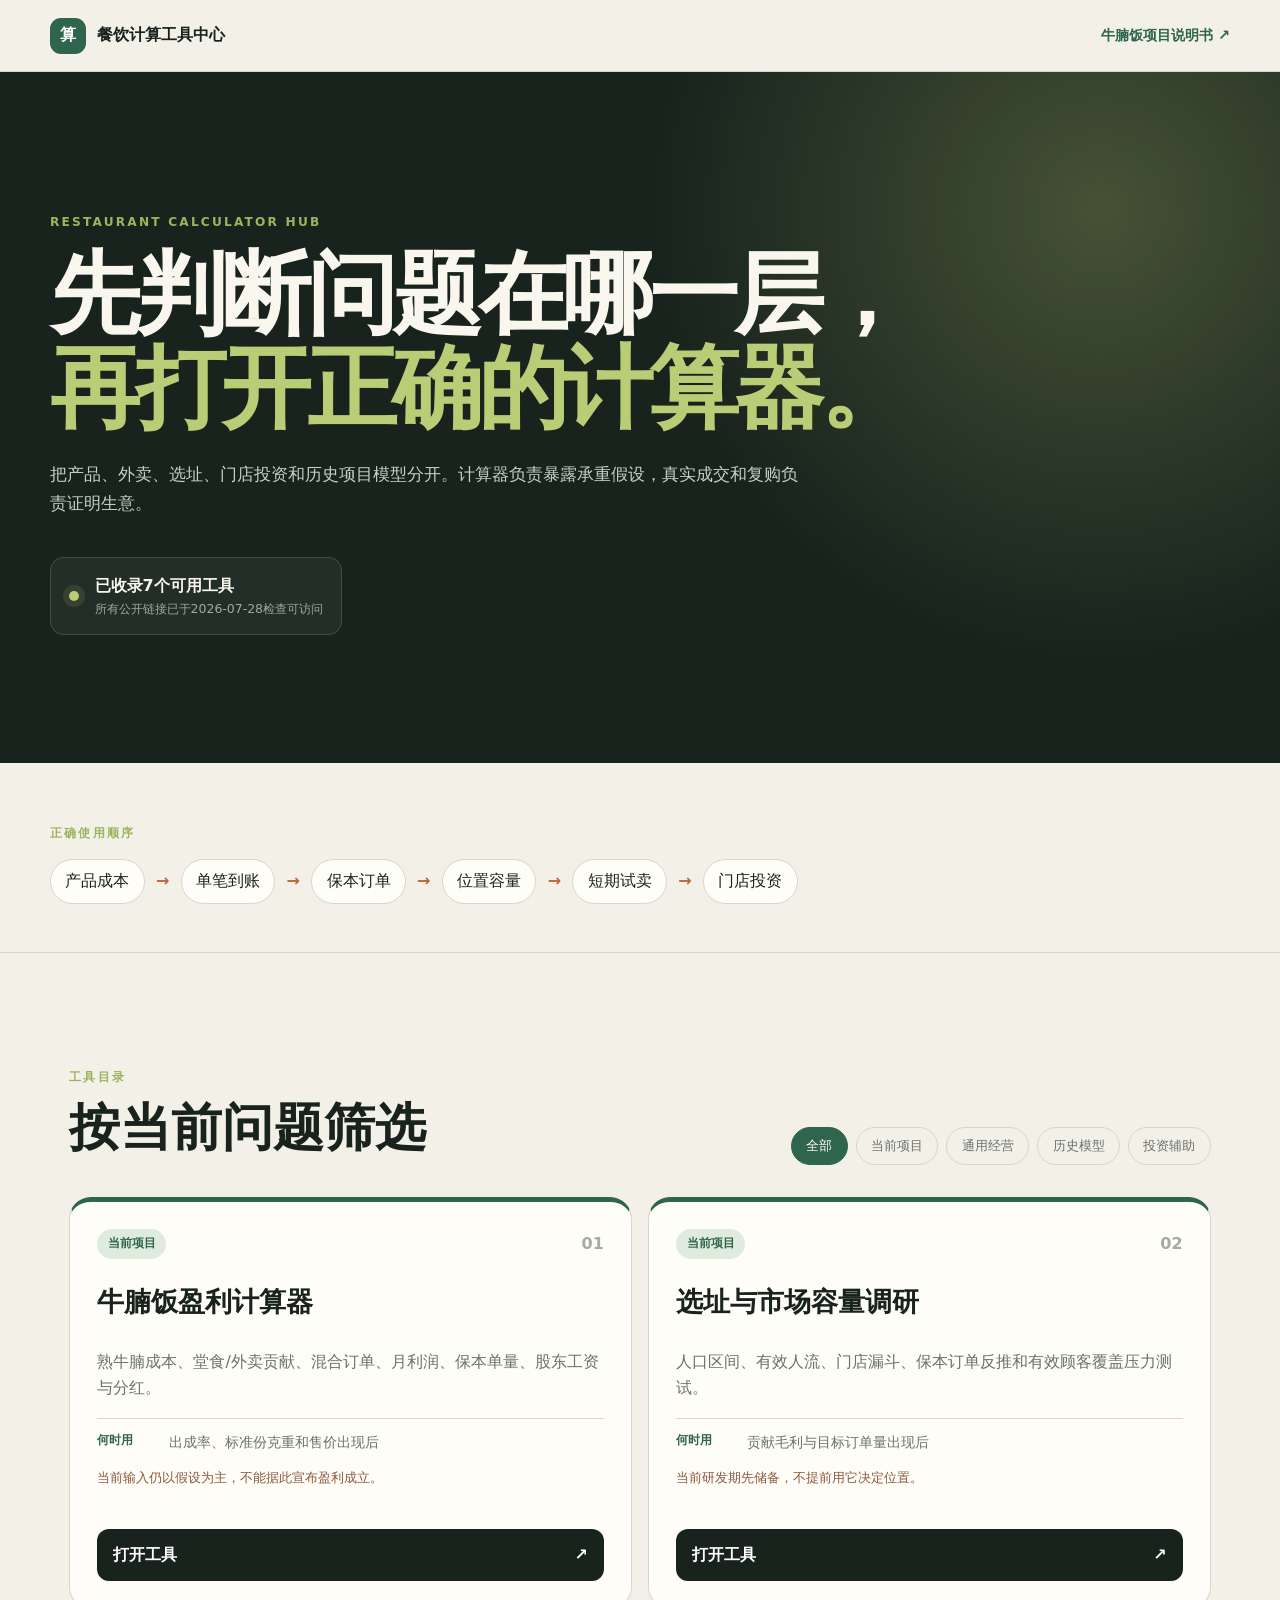
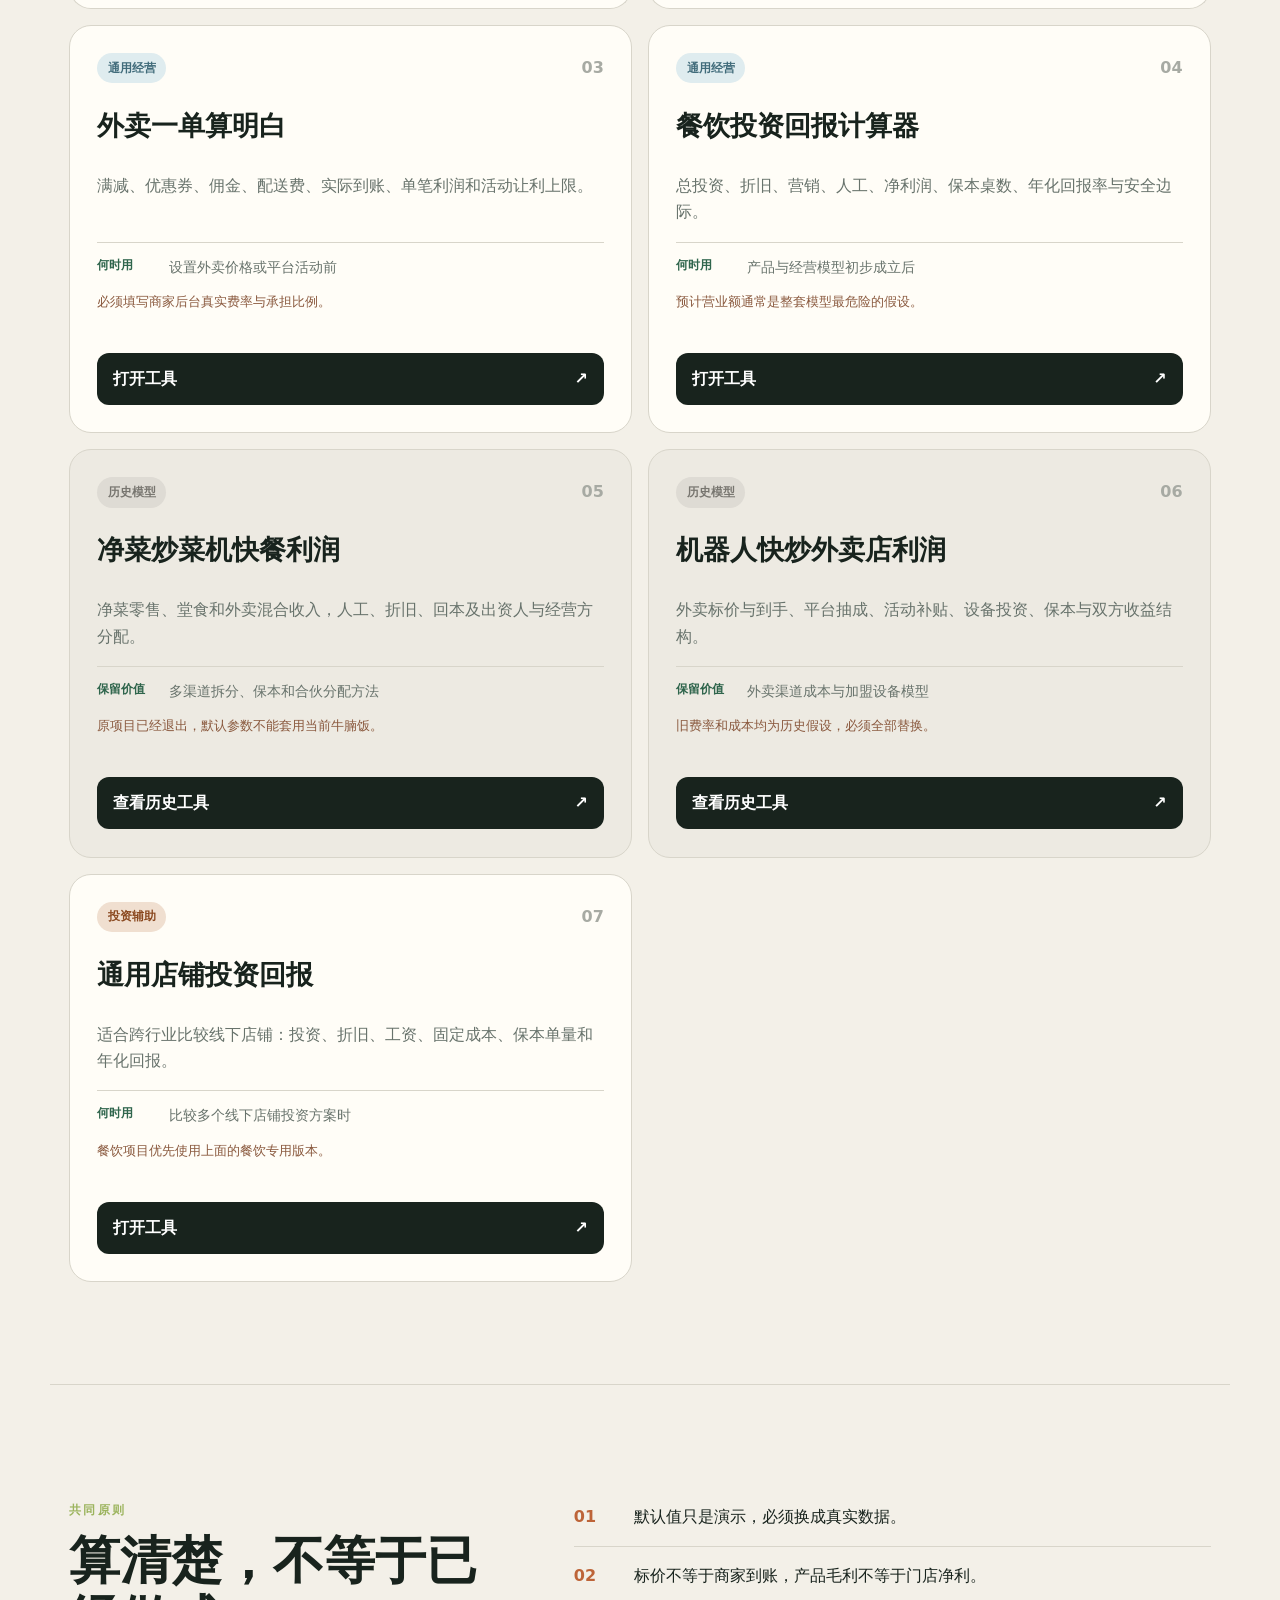
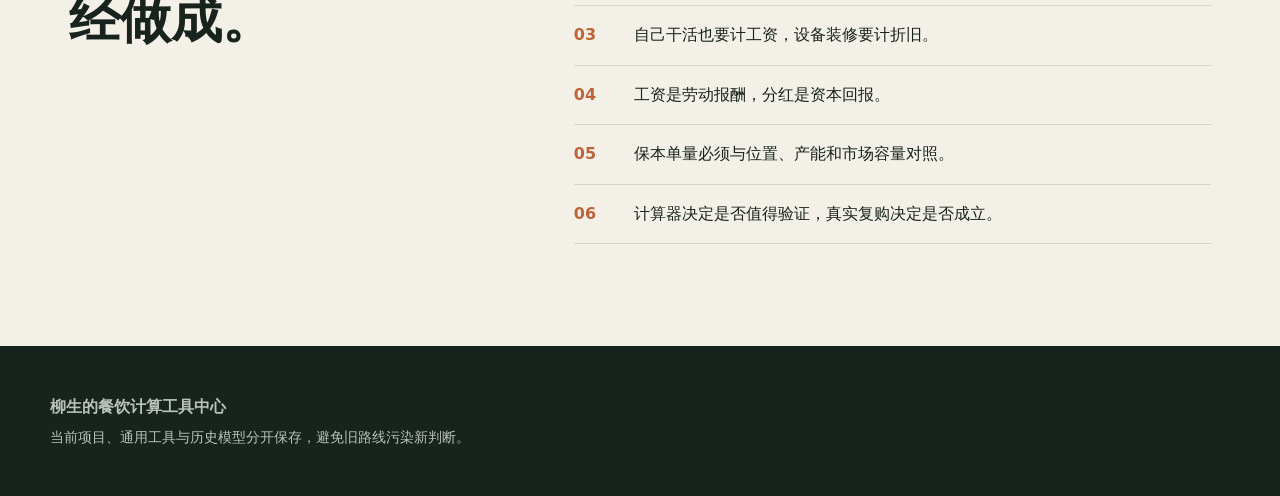
==== index.html @ ed33d059 "Publish restaurant calculator hub" ====
<!doctype html>
<html lang="zh-CN">
<head>
  <meta charset="utf-8">
  <meta name="viewport" content="width=device-width, initial-scale=1">
  <meta name="description" content="柳生的餐饮计算工具中心：产品盈利、外卖单笔、选址调研、门店投资、历史模型统一归类。">
  <meta name="theme-color" content="#17231d">
  <title>餐饮计算工具中心</title>
  <link rel="stylesheet" href="styles.css">
</head>
<body>
  <a class="skip" href="#tools">跳到工具</a>
  <header>
    <a class="brand" href="./"><span>算</span>餐饮计算工具中心</a>
    <a class="guide-link" href="https://312760175liusheng-ship-it.github.io/guangshi-beef-brisket-rice-guide/">牛腩饭项目说明书 ↗</a>
  </header>

  <main>
    <section class="hero">
      <p class="eyebrow">RESTAURANT CALCULATOR HUB</p>
      <h1>先判断问题在哪一层，<br><em>再打开正确的计算器。</em></h1>
      <p class="lede">把产品、外卖、选址、门店投资和历史项目模型分开。计算器负责暴露承重假设，真实成交和复购负责证明生意。</p>
      <div class="status"><i></i><div><strong>已收录7个可用工具</strong><span>所有公开链接已于2026-07-28检查可访问</span></div></div>
    </section>

    <section class="flow">
      <p class="eyebrow">正确使用顺序</p>
      <div class="flow-row">
        <span>产品成本</span><b>→</b><span>单笔到账</span><b>→</b><span>保本订单</span><b>→</b><span>位置容量</span><b>→</b><span>短期试卖</span><b>→</b><span>门店投资</span>
      </div>
    </section>

    <section class="tools" id="tools">
      <div class="section-head">
        <div><p class="eyebrow">工具目录</p><h2>按当前问题筛选</h2></div>
        <div class="filters" role="group" aria-label="工具分类筛选">
          <button class="active" data-filter="all">全部</button>
          <button data-filter="current">当前项目</button>
          <button data-filter="general">通用经营</button>
          <button data-filter="history">历史模型</button>
          <button data-filter="auxiliary">投资辅助</button>
        </div>
      </div>

      <div class="tool-grid">
        <article class="tool-card featured" data-category="current">
          <div class="card-top"><span class="tag current">当前项目</span><span class="number">01</span></div>
          <h3>牛腩饭盈利计算器</h3>
          <p>熟牛腩成本、堂食/外卖贡献、混合订单、月利润、保本单量、股东工资与分红。</p>
          <div class="when"><strong>何时用</strong><span>出成率、标准份克重和售价出现后</span></div>
          <div class="warning">当前输入仍以假设为主，不能据此宣布盈利成立。</div>
          <a href="https://312760175liusheng-ship-it.github.io/beef-brisket-rice-calculator/">打开工具 <b>↗</b></a>
        </article>

        <article class="tool-card featured" data-category="current">
          <div class="card-top"><span class="tag current">当前项目</span><span class="number">02</span></div>
          <h3>选址与市场容量调研</h3>
          <p>人口区间、有效人流、门店漏斗、保本订单反推和有效顾客覆盖压力测试。</p>
          <div class="when"><strong>何时用</strong><span>贡献毛利与目标订单量出现后</span></div>
          <div class="warning">当前研发期先储备，不提前用它决定位置。</div>
          <a href="https://312760175liusheng-ship-it.github.io/guangshi-beef-brisket-rice-guide/survey.html">打开工具 <b>↗</b></a>
        </article>

        <article class="tool-card" data-category="general">
          <div class="card-top"><span class="tag general">通用经营</span><span class="number">03</span></div>
          <h3>外卖一单算明白</h3>
          <p>满减、优惠券、佣金、配送费、实际到账、单笔利润和活动让利上限。</p>
          <div class="when"><strong>何时用</strong><span>设置外卖价格或平台活动前</span></div>
          <div class="warning">必须填写商家后台真实费率与承担比例。</div>
          <a href="https://312760175liusheng-ship-it.github.io/jingcai-calculator/waimai/">打开工具 <b>↗</b></a>
        </article>

        <article class="tool-card" data-category="general">
          <div class="card-top"><span class="tag general">通用经营</span><span class="number">04</span></div>
          <h3>餐饮投资回报计算器</h3>
          <p>总投资、折旧、营销、人工、净利润、保本桌数、年化回报率与安全边际。</p>
          <div class="when"><strong>何时用</strong><span>产品与经营模型初步成立后</span></div>
          <div class="warning">预计营业额通常是整套模型最危险的假设。</div>
          <a href="https://312760175liusheng-ship-it.github.io/store-roi-calculator/restaurant-roi-calculator.html">打开工具 <b>↗</b></a>
        </article>

        <article class="tool-card historical" data-category="history">
          <div class="card-top"><span class="tag history">历史模型</span><span class="number">05</span></div>
          <h3>净菜炒菜机快餐利润</h3>
          <p>净菜零售、堂食和外卖混合收入，人工、折旧、回本及出资人与经营方分配。</p>
          <div class="when"><strong>保留价值</strong><span>多渠道拆分、保本和合伙分配方法</span></div>
          <div class="warning">原项目已经退出，默认参数不能套用当前牛腩饭。</div>
          <a href="https://312760175liusheng-ship-it.github.io/jingcai-calculator/">查看历史工具 <b>↗</b></a>
        </article>

        <article class="tool-card historical" data-category="history">
          <div class="card-top"><span class="tag history">历史模型</span><span class="number">06</span></div>
          <h3>机器人快炒外卖店利润</h3>
          <p>外卖标价与到手、平台抽成、活动补贴、设备投资、保本与双方收益结构。</p>
          <div class="when"><strong>保留价值</strong><span>外卖渠道成本与加盟设备模型</span></div>
          <div class="warning">旧费率和成本均为历史假设，必须全部替换。</div>
          <a href="https://312760175liusheng-ship-it.github.io/jingcai-calculator/kuaichao/calc.html">查看历史工具 <b>↗</b></a>
        </article>

        <article class="tool-card" data-category="auxiliary">
          <div class="card-top"><span class="tag auxiliary">投资辅助</span><span class="number">07</span></div>
          <h3>通用店铺投资回报</h3>
          <p>适合跨行业比较线下店铺：投资、折旧、工资、固定成本、保本单量和年化回报。</p>
          <div class="when"><strong>何时用</strong><span>比较多个线下店铺投资方案时</span></div>
          <div class="warning">餐饮项目优先使用上面的餐饮专用版本。</div>
          <a href="https://312760175liusheng-ship-it.github.io/store-roi-calculator/">打开工具 <b>↗</b></a>
        </article>
      </div>
      <p class="empty" hidden>这一分类暂时没有工具。</p>
    </section>

    <section class="rules">
      <div><p class="eyebrow">共同原则</p><h2>算清楚，不等于已经做成。</h2></div>
      <ol>
        <li><b>01</b><span>默认值只是演示，必须换成真实数据。</span></li>
        <li><b>02</b><span>标价不等于商家到账，产品毛利不等于门店净利。</span></li>
        <li><b>03</b><span>自己干活也要计工资，设备装修要计折旧。</span></li>
        <li><b>04</b><span>工资是劳动报酬，分红是资本回报。</span></li>
        <li><b>05</b><span>保本单量必须与位置、产能和市场容量对照。</span></li>
        <li><b>06</b><span>计算器决定是否值得验证，真实复购决定是否成立。</span></li>
      </ol>
    </section>
  </main>

  <footer>
    <strong>柳生的餐饮计算工具中心</strong>
    <p>当前项目、通用工具与历史模型分开保存，避免旧路线污染新判断。</p>
  </footer>
  <script src="script.js"></script>
</body>
</html>
---- styles.css ----
:root {
  --ink: #18231d;
  --muted: #68736c;
  --paper: #f3f0e8;
  --card: #fffdf7;
  --line: #d8d5ca;
  --green: #2f654c;
  --lime: #b9cc76;
  --orange: #bd6438;
  --blue: #406b7a;
  --gray: #77756f;
}
* { box-sizing: border-box; }
html { scroll-behavior: smooth; }
body { margin: 0; color: var(--ink); background: var(--paper); font-family: "PingFang SC","Microsoft YaHei",system-ui,sans-serif; line-height: 1.65; }
a { color: inherit; }
.skip { position: fixed; left: -999px; top: 1rem; z-index: 99; background: #fff; padding: .6rem 1rem; }
.skip:focus { left: 1rem; }
header { display: flex; justify-content: space-between; align-items: center; min-height: 72px; padding: 0 max(1.2rem,calc((100vw - 1180px)/2)); border-bottom: 1px solid var(--line); }
.brand { display: flex; align-items: center; gap: .7rem; text-decoration: none; font-weight: 900; }
.brand span { display: grid; place-items: center; width: 36px; height: 36px; color: #fff; background: var(--green); border-radius: 11px; }
.guide-link { color: var(--green); font-size: .9rem; font-weight: 700; text-decoration: none; }
.hero { padding: clamp(5rem,10vw,9rem) max(1.2rem,calc((100vw - 1180px)/2)); background: radial-gradient(circle at 86% 20%,rgba(185,204,118,.28),transparent 28rem),var(--ink); color: #f8f6ed; }
.eyebrow { color: #9cb45e; font-size: .76rem; font-weight: 900; letter-spacing: .18em; }
.hero h1 { max-width: 1000px; margin: 1rem 0 1.5rem; font-family: "Songti SC","STSong",serif; font-size: clamp(3rem,7vw,6.5rem); line-height: 1.05; letter-spacing: -.05em; }
.hero h1 em { color: var(--lime); font-style: normal; }
.lede { max-width: 760px; color: #c7d0c9; font-size: 1.08rem; }
.status { display: flex; gap: 1rem; align-items: center; width: fit-content; margin-top: 2.5rem; padding: .9rem 1.1rem; border: 1px solid rgba(255,255,255,.14); border-radius: 14px; background: rgba(255,255,255,.05); }
.status i { width: 10px; height: 10px; background: var(--lime); border-radius: 50%; box-shadow: 0 0 0 6px rgba(185,204,118,.12); }
.status strong,.status span { display: block; }
.status span { color: #9eaaa1; font-size: .78rem; }
.flow { padding: 3rem max(1.2rem,calc((100vw - 1180px)/2)); border-bottom: 1px solid var(--line); }
.flow-row { display: flex; flex-wrap: wrap; gap: .7rem; align-items: center; margin-top: 1rem; }
.flow-row span { padding: .5rem .9rem; background: var(--card); border: 1px solid var(--line); border-radius: 999px; }
.flow-row b { color: var(--orange); }
.tools,.rules { max-width: 1180px; margin: 0 auto; padding: clamp(4rem,8vw,7rem) 1.2rem; }
.section-head { display: flex; justify-content: space-between; gap: 2rem; align-items: flex-end; margin-bottom: 2rem; }
h2 { margin: .4rem 0; font-family: "Songti SC","STSong",serif; font-size: clamp(2rem,4vw,3.5rem); line-height: 1.15; }
.filters { display: flex; flex-wrap: wrap; gap: .5rem; }
.filters button { padding: .55rem .9rem; color: var(--muted); background: transparent; border: 1px solid var(--line); border-radius: 999px; cursor: pointer; }
.filters button.active,.filters button:hover { color: #fff; background: var(--green); border-color: var(--green); }
.tool-grid { display: grid; grid-template-columns: repeat(2,1fr); gap: 1rem; }
.tool-card { display: flex; flex-direction: column; min-height: 390px; padding: 1.7rem; border: 1px solid var(--line); border-radius: 22px; background: var(--card); transition: transform .2s,box-shadow .2s; }
.tool-card:hover { transform: translateY(-3px); box-shadow: 0 16px 45px rgba(24,35,29,.1); }
.tool-card[hidden] { display: none; }
.tool-card.featured { border-top: 5px solid var(--green); }
.tool-card.historical { background: #edeae2; }
.card-top { display: flex; justify-content: space-between; align-items: center; }
.tag { padding: .35rem .65rem; border-radius: 999px; font-size: .72rem; font-weight: 900; }
.tag.current { color: var(--green); background: #dfebdc; }
.tag.general { color: var(--blue); background: #dfecef; }
.tag.history { color: var(--gray); background: #dedbd4; }
.tag.auxiliary { color: #8a481f; background: #f0dfd0; }
.number { color: #a7aaa3; font-weight: 900; }
.tool-card h3 { margin: 1.3rem 0 .5rem; font-family: "Songti SC","STSong",serif; font-size: 1.7rem; }
.tool-card > p { color: var(--muted); }
.when { display: grid; grid-template-columns: 60px 1fr; gap: .7rem; margin-top: auto; padding: .8rem 0; border-top: 1px solid var(--line); }
.when strong { color: var(--green); font-size: .75rem; }
.when span { color: var(--muted); font-size: .86rem; }
.warning { min-height: 46px; margin-bottom: 1rem; color: #8a593e; font-size: .8rem; }
.tool-card > a { display: flex; justify-content: space-between; padding: .8rem 1rem; color: #fff; background: var(--ink); border-radius: 12px; font-weight: 800; text-decoration: none; }
.tool-card > a:hover { background: var(--green); }
.empty { padding: 3rem; color: var(--muted); text-align: center; }
.rules { display: grid; grid-template-columns: .8fr 1.2fr; gap: 5rem; border-top: 1px solid var(--line); }
.rules ol { margin: 0; padding: 0; list-style: none; }
.rules li { display: grid; grid-template-columns: 44px 1fr; gap: 1rem; padding: 1rem 0; border-bottom: 1px solid var(--line); }
.rules li b { color: var(--orange); }
footer { padding: 3rem max(1.2rem,calc((100vw - 1180px)/2)); color: #b9c2bc; background: var(--ink); }
footer p { margin: .3rem 0 0; font-size: .85rem; }
@media(max-width:800px) {
  .section-head,.rules { grid-template-columns: 1fr; flex-direction: column; align-items: flex-start; gap: 1.5rem; }
  .tool-grid { grid-template-columns: 1fr; }
  .guide-link { font-size: .75rem; }
}
@media(max-width:520px) {
  header { align-items: flex-start; flex-direction: column; gap: .5rem; padding-top: .8rem; padding-bottom: .8rem; }
  .hero h1 { font-size: 2.75rem; }
  .status { width: 100%; }
  .filters { width: 100%; overflow-x: auto; flex-wrap: nowrap; padding-bottom: .3rem; }
  .filters button { white-space: nowrap; }
}
@media(prefers-reduced-motion:reduce) { html { scroll-behavior: auto; } .tool-card { transition: none; } }
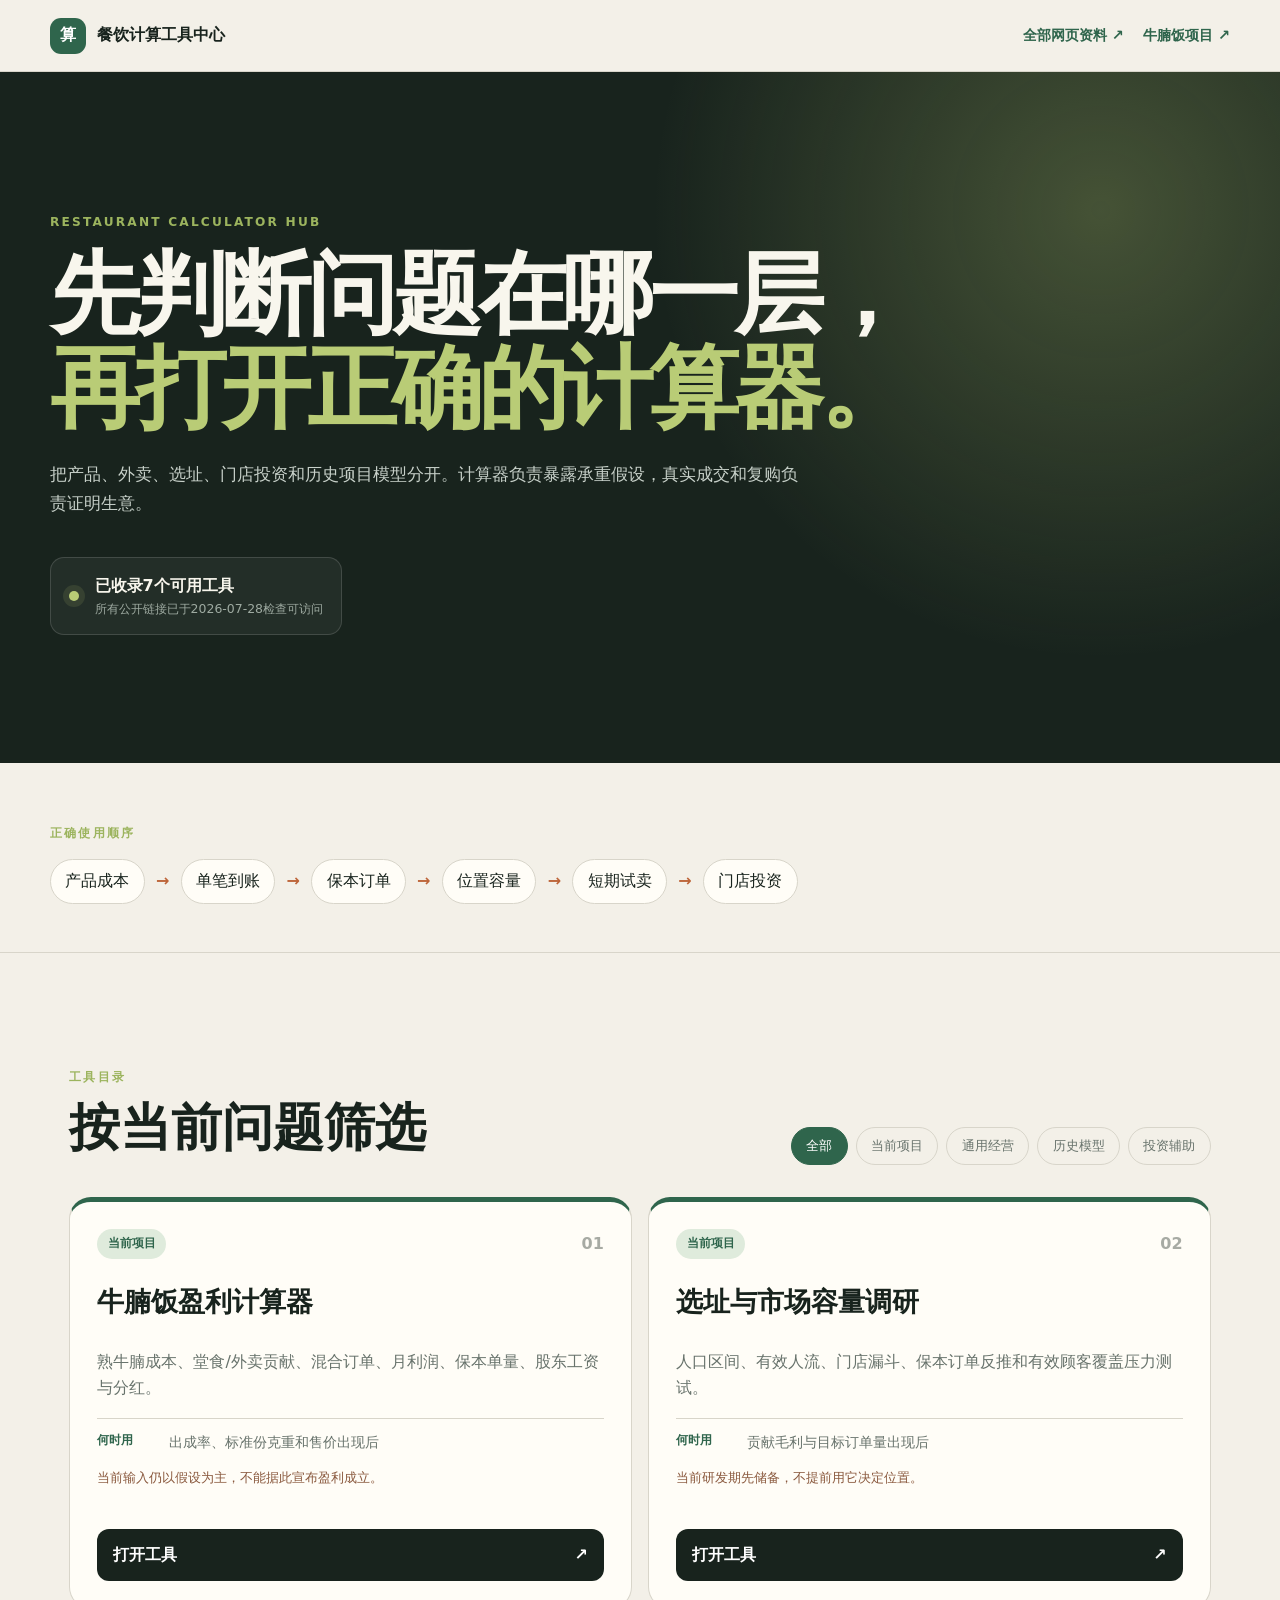
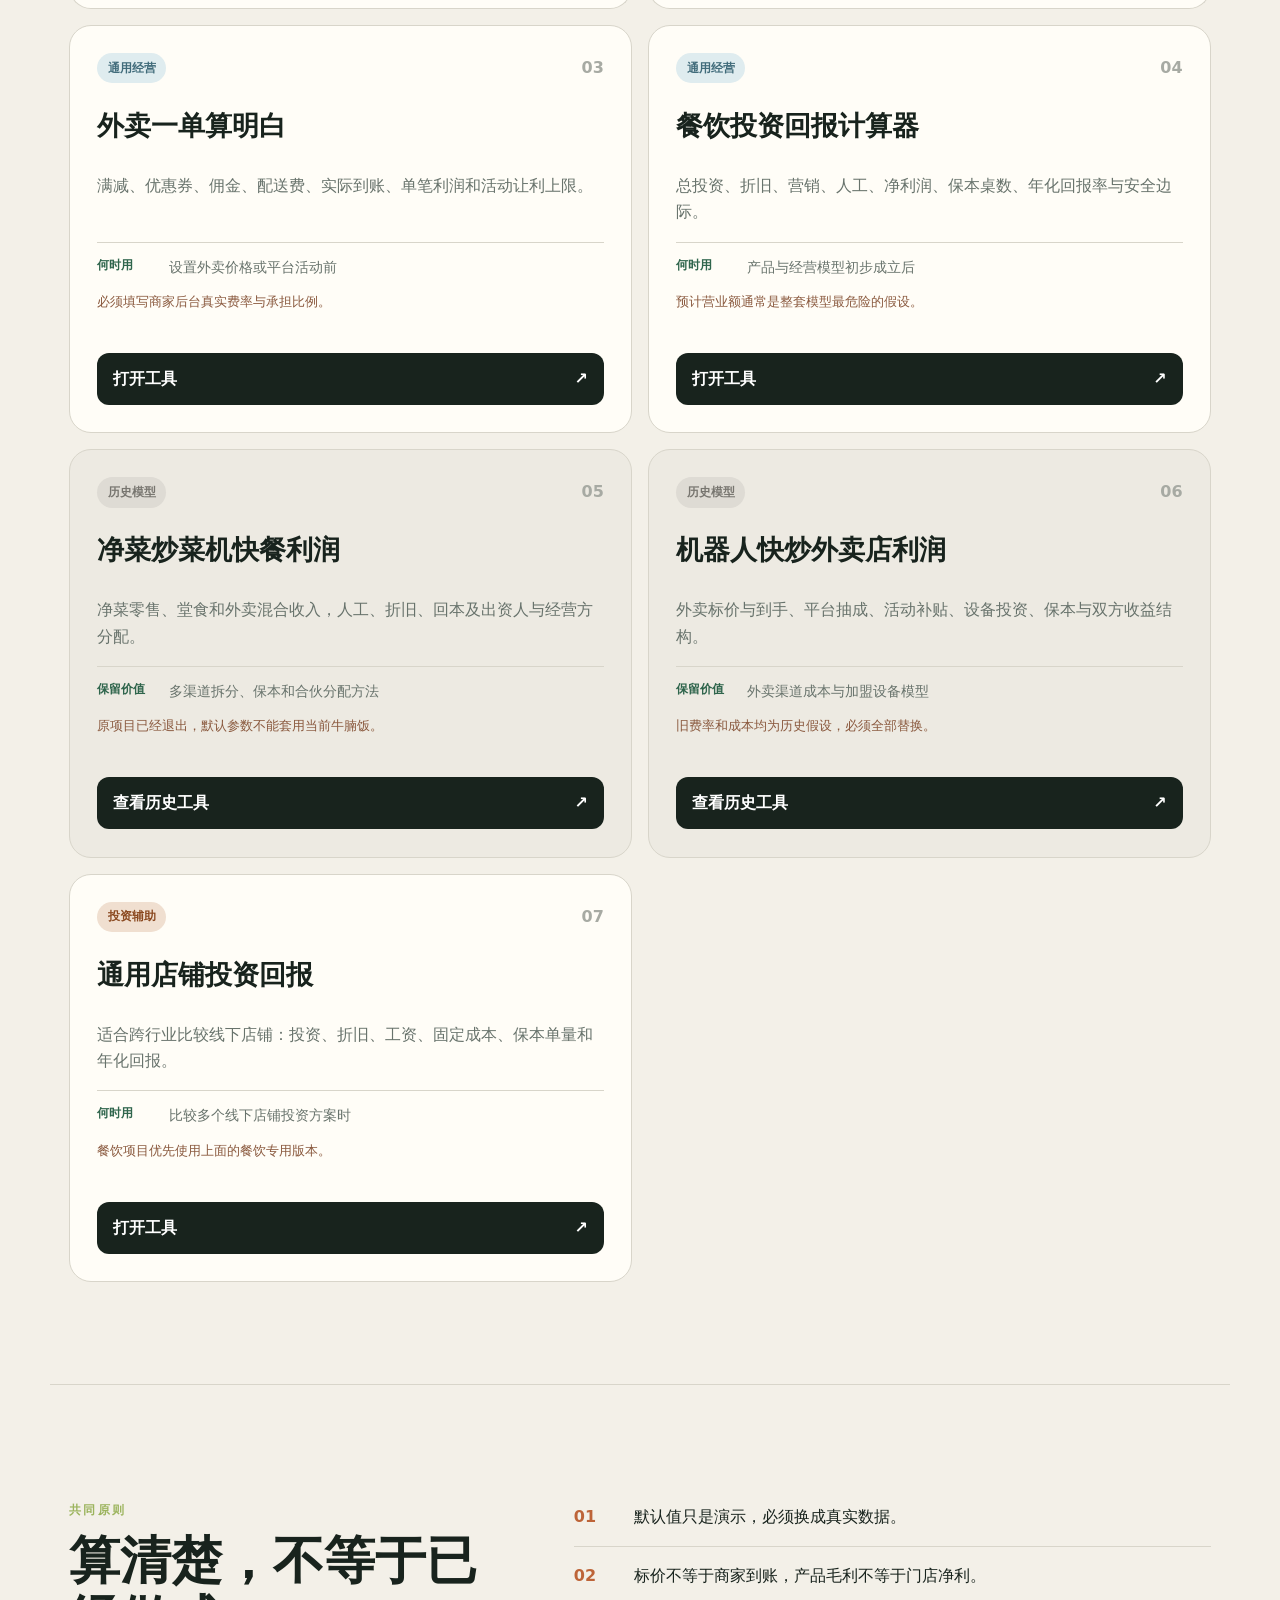
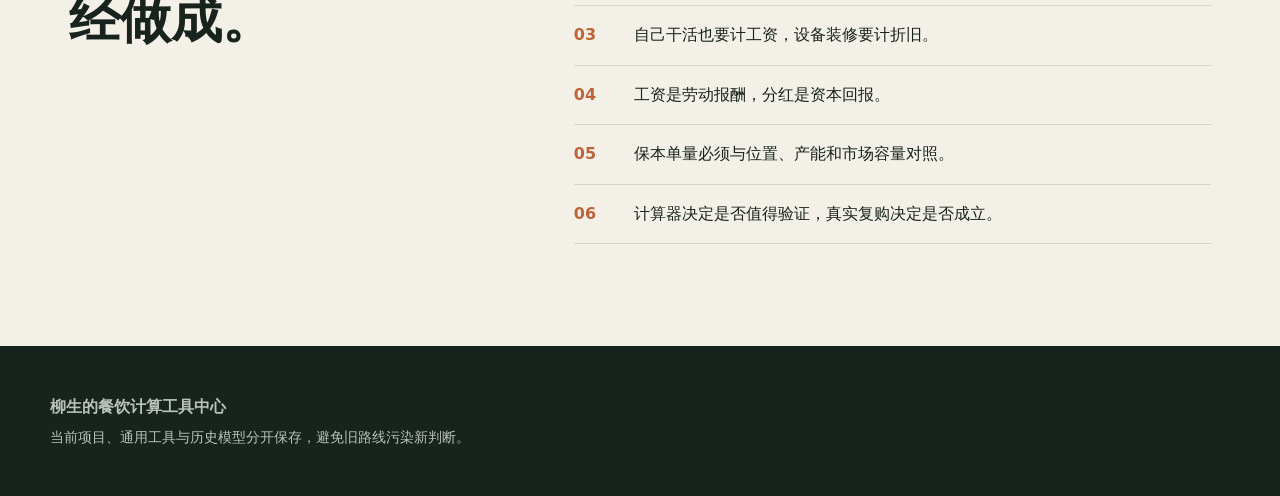
==== commit 2b21ee4a: "Link calculator hub to resource library" ====
--- a/index.html
+++ b/index.html
@@ -12,7 +12,10 @@
   <a class="skip" href="#tools">跳到工具</a>
   <header>
     <a class="brand" href="./"><span>算</span>餐饮计算工具中心</a>
-    <a class="guide-link" href="https://312760175liusheng-ship-it.github.io/guangshi-beef-brisket-rice-guide/">牛腩饭项目说明书 ↗</a>
+    <div class="header-links">
+      <a class="guide-link" href="https://312760175liusheng-ship-it.github.io/web-resource-hub/">全部网页资料 ↗</a>
+      <a class="guide-link" href="https://312760175liusheng-ship-it.github.io/guangshi-beef-brisket-rice-guide/">牛腩饭项目 ↗</a>
+    </div>
   </header>
 
   <main>
@@ -129,4 +132,3 @@
   <script src="script.js"></script>
 </body>
 </html>
-
--- a/styles.css
+++ b/styles.css
@@ -20,6 +20,7 @@
 .brand { display: flex; align-items: center; gap: .7rem; text-decoration: none; font-weight: 900; }
 .brand span { display: grid; place-items: center; width: 36px; height: 36px; color: #fff; background: var(--green); border-radius: 11px; }
 .guide-link { color: var(--green); font-size: .9rem; font-weight: 700; text-decoration: none; }
+.header-links { display: flex; gap: 1.2rem; }
 .hero { padding: clamp(5rem,10vw,9rem) max(1.2rem,calc((100vw - 1180px)/2)); background: radial-gradient(circle at 86% 20%,rgba(185,204,118,.28),transparent 28rem),var(--ink); color: #f8f6ed; }
 .eyebrow { color: #9cb45e; font-size: .76rem; font-weight: 900; letter-spacing: .18em; }
 .hero h1 { max-width: 1000px; margin: 1rem 0 1.5rem; font-family: "Songti SC","STSong",serif; font-size: clamp(3rem,7vw,6.5rem); line-height: 1.05; letter-spacing: -.05em; }
@@ -74,10 +75,10 @@
 }
 @media(max-width:520px) {
   header { align-items: flex-start; flex-direction: column; gap: .5rem; padding-top: .8rem; padding-bottom: .8rem; }
+  .header-links { width: 100%; justify-content: space-between; gap: .8rem; }
   .hero h1 { font-size: 2.75rem; }
   .status { width: 100%; }
   .filters { width: 100%; overflow-x: auto; flex-wrap: nowrap; padding-bottom: .3rem; }
   .filters button { white-space: nowrap; }
 }
 @media(prefers-reduced-motion:reduce) { html { scroll-behavior: auto; } .tool-card { transition: none; } }
-
